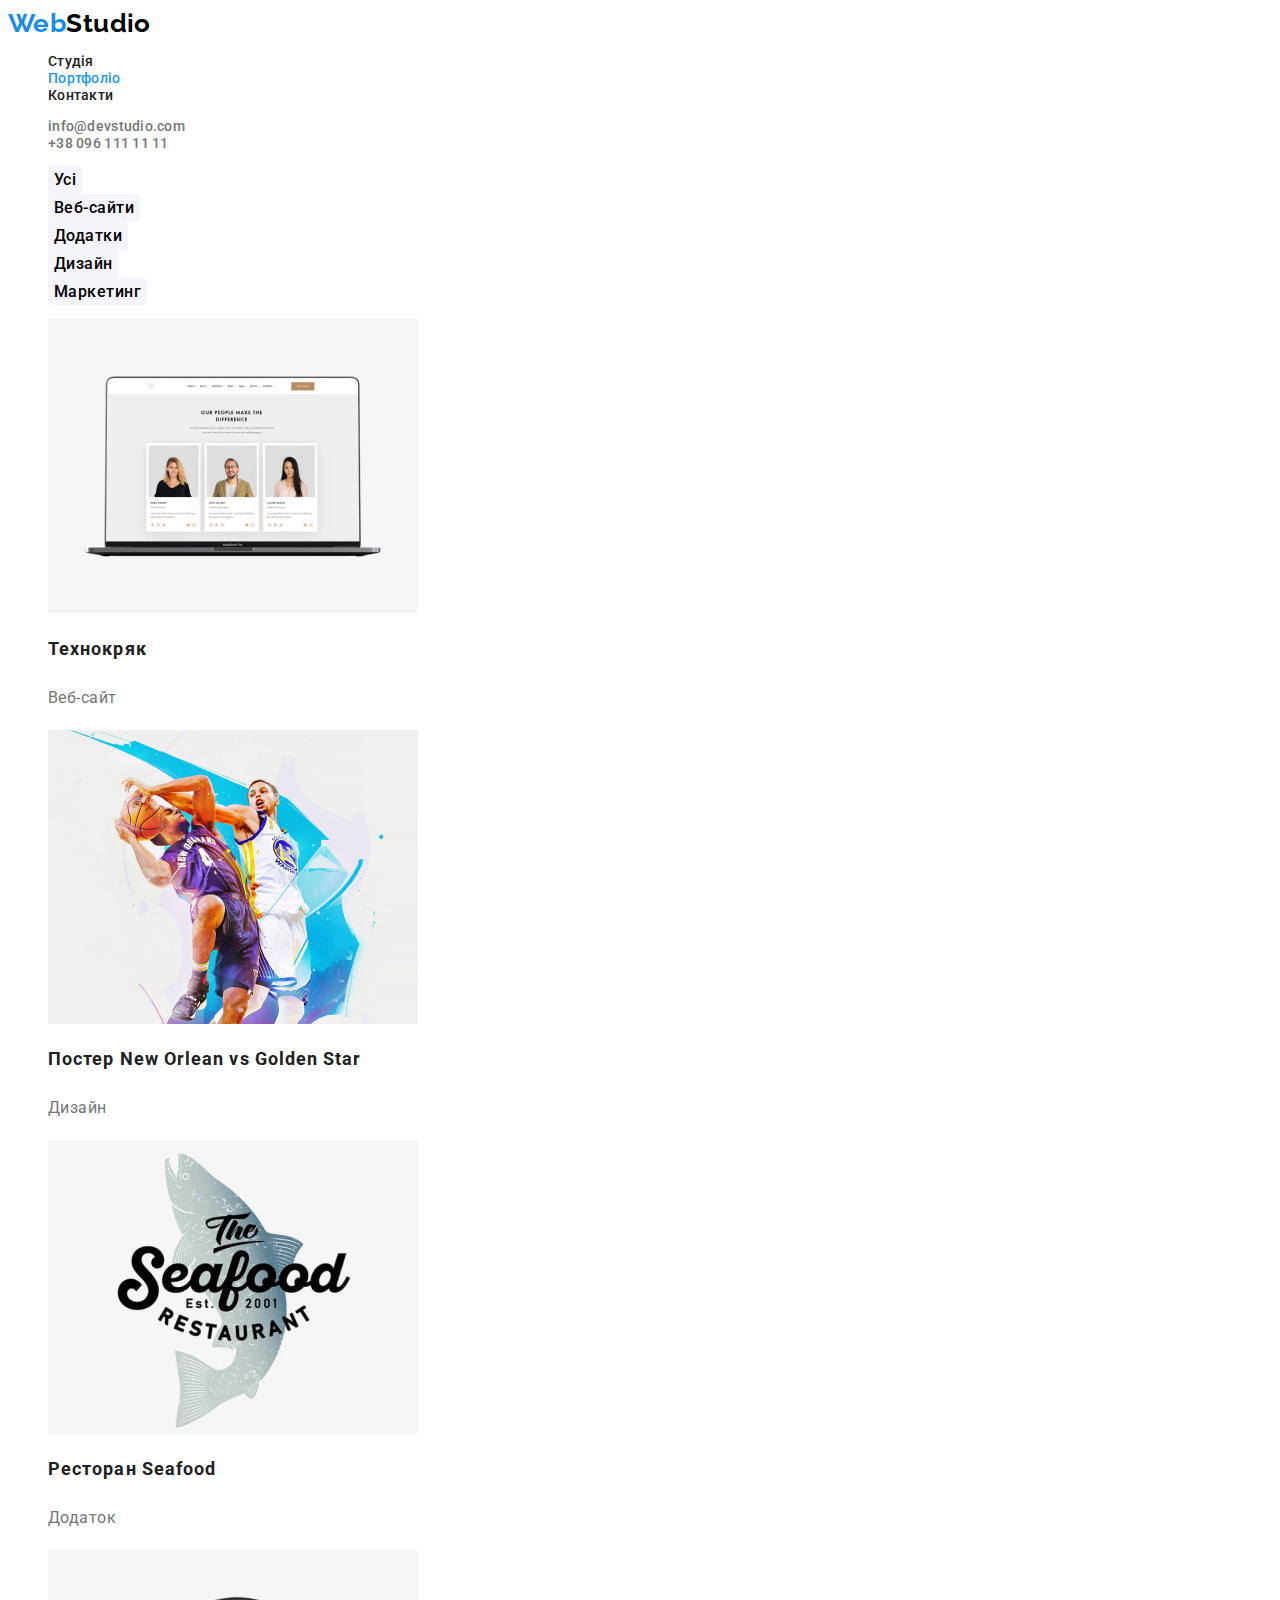
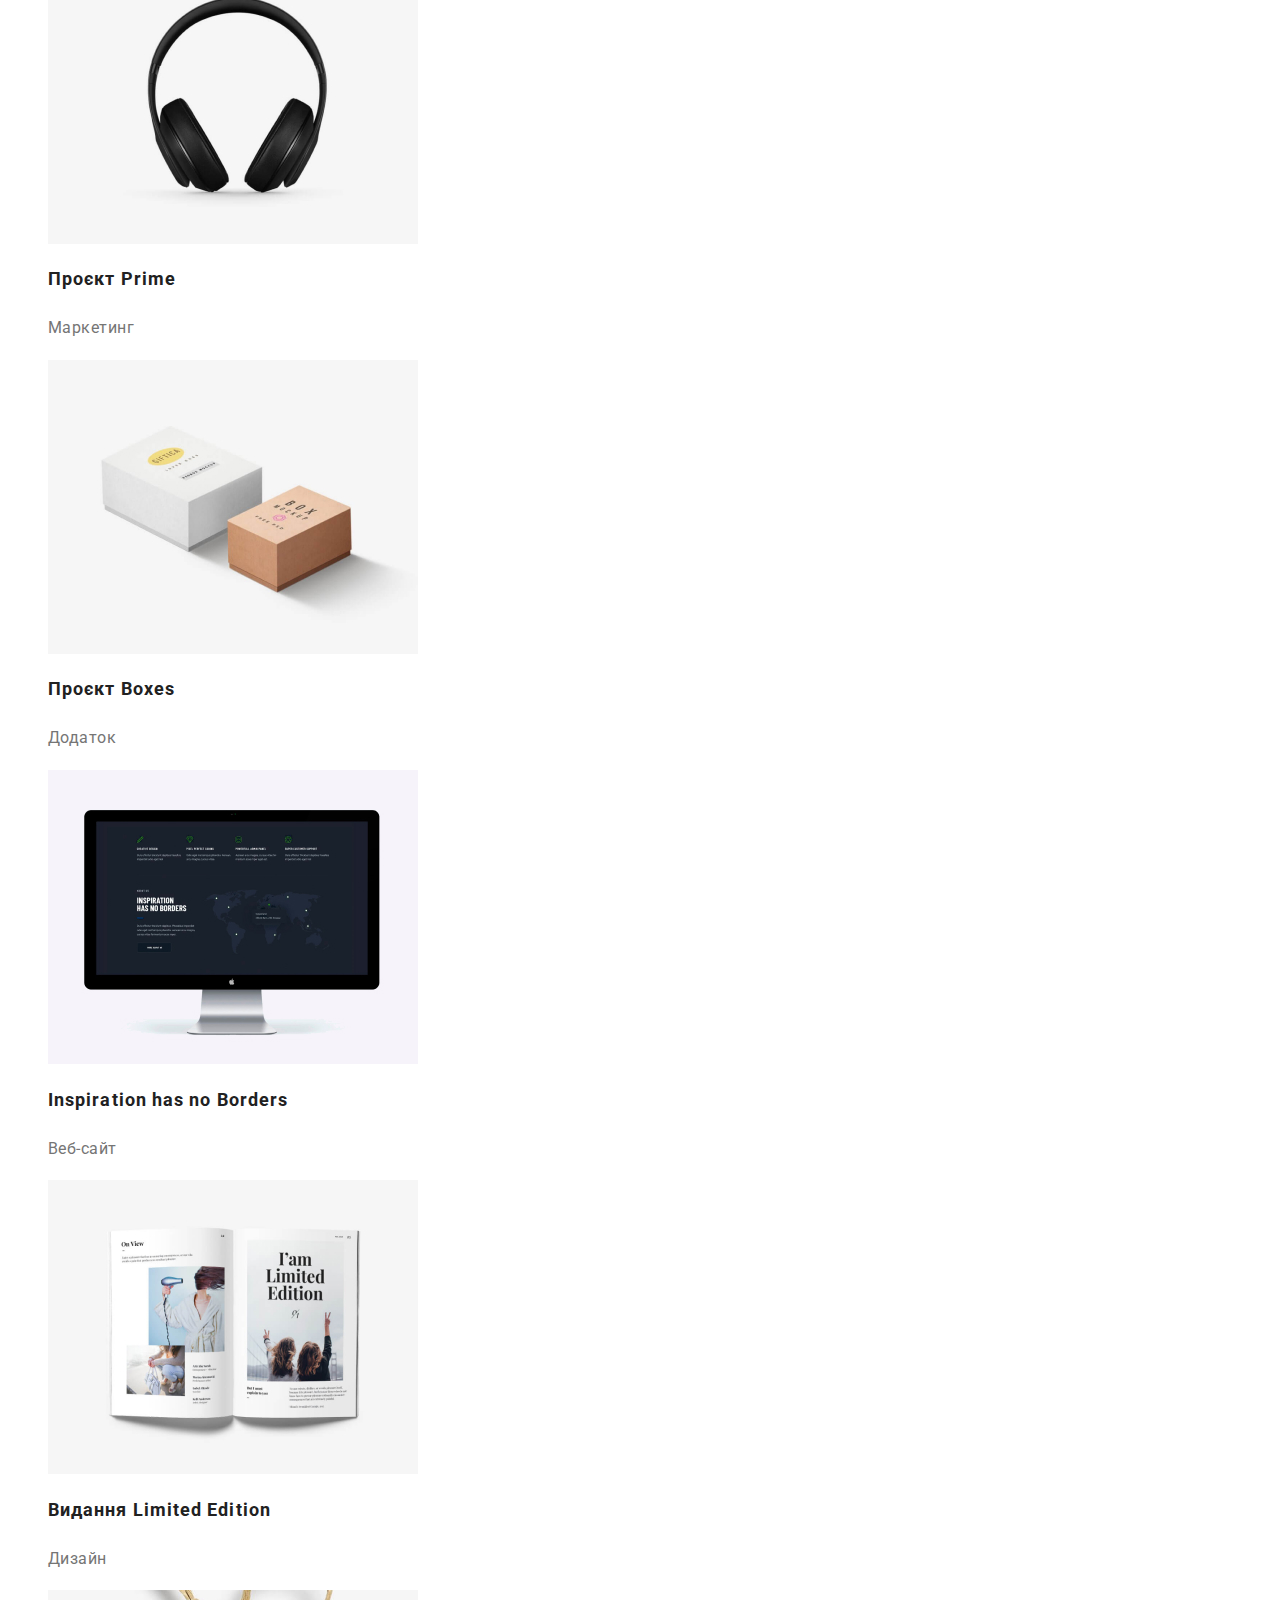
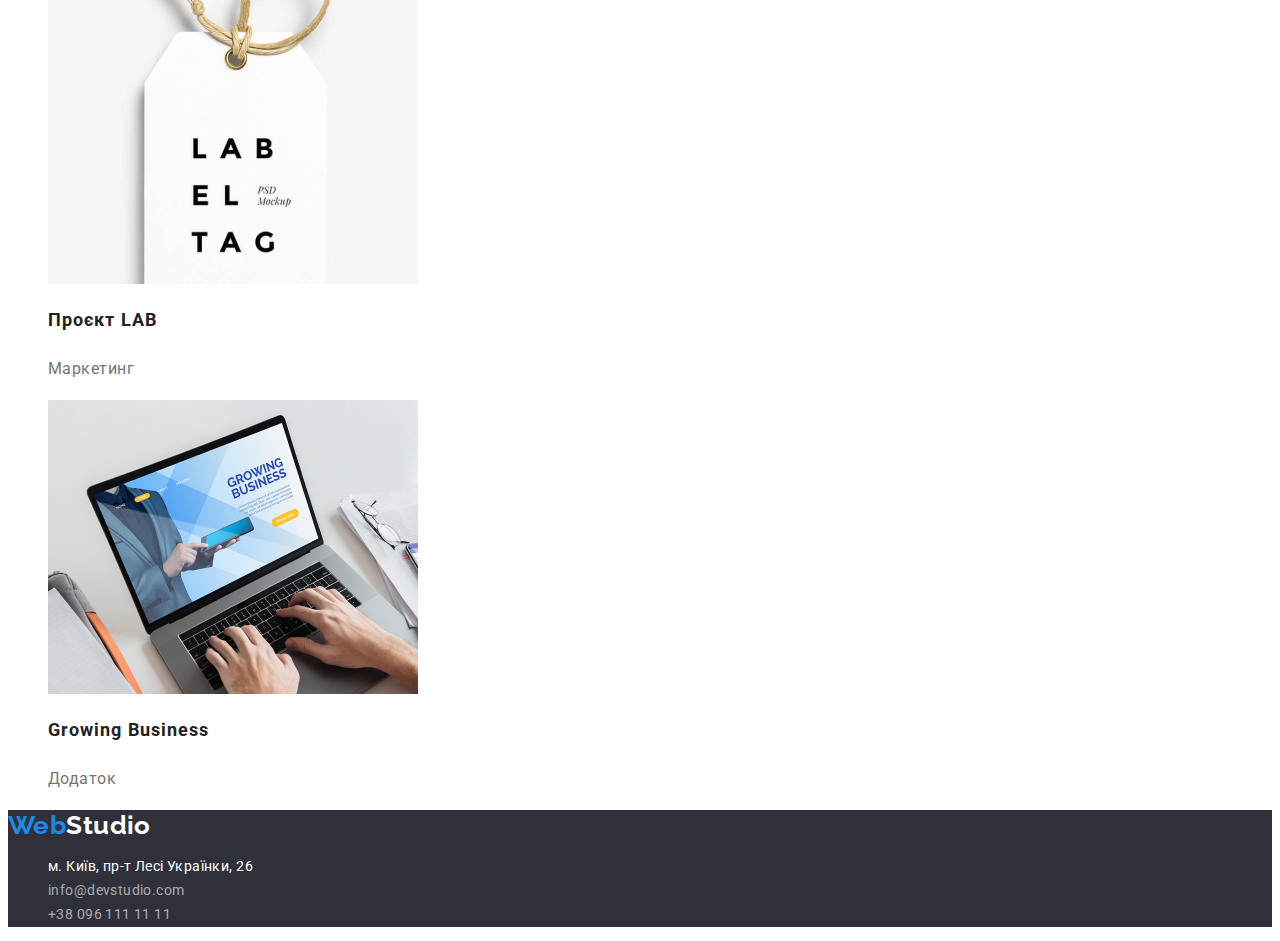
==== portfolio.html @ ec03cbc6 "start hw3" ====
<!DOCTYPE html>
<html lang="en">
<head>
    <meta charset="UTF-8">
    <meta http-equiv="X-UA-Compatible" content="IE=edge">
    <meta name="viewport" content="width=device-width, initial-scale=1.0">
    <title>Document</title>
<link rel="preconnect" href="https://fonts.googleapis.com">
<link rel="preconnect" href="https://fonts.gstatic.com" crossorigin>
<link href="https://fonts.googleapis.com/css2?family=Raleway:wght@700&family=Roboto:wght@400;500;700;900&display=swap"
    rel="stylesheet">
   <link rel="stylesheet" href="css/styles.css">
</head>
<body>
<header class="header">
    <a class="logo-web link" href="./index.html">Web<span class="logo-studio">Studio</span></a>
    <nav class="header-nav">
        <ul class="header-list list">
            <li class="header-list-item"><a href="./index.html" class="header-link link">Студія</a></li>
            <li class="header-list-item"><a href="./portfolio.html" class="header-link link nav-active">Портфоліо</a></li>
            <li class="header-list-item"><a href="#" class="header-link link">Контакти</a></li>
        </ul>
    </nav>
    <ul class="header-contacts-list list">
        <li class="contacts-list-item"><a href="mailto:info@devstudio.com"
                class="contacts-link link">info@devstudio.com</a></li>
        <li class="contacts-list-item"><a href="tel:+380961111111" class="contacts-link link">+38 096 111 11 11</a></li>
    </ul>
</header>
    <main>
<section>
    <h1 class="visually-hidden">Приклади робіт</h1>
                <ul class="catalog-list list">
                    <li class="catalog-list-item"><button type="button" class="catalog-list-btn">Усі</button></li>
                    <li class="catalog-list-item"><button type="button" class="catalog-list-btn">Веб-сайти</button></li>
                    <li class="catalog-list-item"><button type="button" class="catalog-list-btn">Додатки</button></li>
                    <li class="catalog-list-item"><button type="button" class="catalog-list-btn">Дизайн</button></li>
                    <li class="catalog-list-item"><button type="button" class="catalog-list-btn">Маркетинг</button></li>
                </ul>
    <ul class="project-list list link">
        <li class="project-list-item"><a class="link" href=""><img src="./image/team.jpg" alt="троє людей на моніторі дівчина-хлопець-дівчина" width="370">
        <h2 class="project-title">Технокряк</h3>
        <p class="project-after">Веб-сайт</p></a>  
        </li>
        <li class="project-list-item"><a class="link" href=""><img src="./image/basketbolls.jpg" alt="двоє хлопців з м'ячем" width="370">
            <h2 class="project-title">Постер New Orlean vs Golden Star</h3>
            <p class="project-after">Дизайн</p></a>
        </li>
        <li class="project-list-item"><a class="link" href=""><img src="./image/restoran.jpg" alt="логотип ресторану на фоні акула" width="370">
            <h2 class="project-title">Ресторан Seafood</h3>
            <p class="project-after">Додаток</p></a>
        </li>
        <li class="project-list-item"><a class="link" href=""><img src="./image/nayshniki.jpg" alt="чорні навушники" width="370">
            <h2 class="project-title">Проєкт Prime</h3>
            <p class="project-after">Маркетинг</p></a>
        </li>
        <li class="project-list-item"><a class="link" href=""><img src="./image/boxes.jpg" alt="дві коробки різного розміру та кольору" width="370">
            <h2 class="project-title">Проєкт Boxes</h3>
            <p class="project-after">Додаток</p></a>
        </li>
        <li class="project-list-item"><a class="link" href=""><img src="./image/inspiration.jpg" alt="монітор з чорним екраном" width="370">
            <h2 class="project-title">Inspiration has no Borders</h3>
            <p class="project-after">Веб-сайт</p></a>
        </li>
        <li class="project-list-item"><a class="link" href=""><img src="./image/limitedEdition.jpg" alt="розворот журналу,на зображені дівчина з феном" width="370">
            <h2 class="project-title" >Видання Limited Edition</h3>
            <p class="project-after">Дизайн</p></a>
        </li>
        <li class="project-list-item"><a class="link" href=""><img src="./image/lab.jpg" alt="бірка з написом Лаб" width="370">
            <h2 class="project-title" >Проєкт LAB</h3>
            <p class="project-after">Маркетинг</p></a>
        </li>
        <li class="project-list-item"><a class="link"href=""><img src="./image/growingbusiness.jpg" alt="ноутбук з зображенням людини  з телефоном" width="370">
            <h2 class="project-title">Growing Business</h3>
            <p class="project-after">Додаток</p></a>
        </li>
       
    </ul>
</section>
    </main>
    <footer class="footer">
        <a class="logo-web link" href="./index.html">Web<span class="logo-studio-white">Studio</span></a>
        <address class="footer-address-list">
            <ul class="footer-list list">
                <li class="footer-list-item list"><a href="https://goo.gl/maps/NXX6LeHb5ru4royF7" target="_blank"
                        rel="noopener noreferrer nofollow" class="footer-link link-address link">м. Київ, пр-т Лесі
                        Українки, 26</a></li>
                <li class="footer-list-item list"><a href="mailto:info@devstudio.com"
                        class="footer-link link">info@devstudio.com</a></li>
                <li class="footer-list-item list"><a href="tel:+380961111111" class="footer-link link">+38 096 111 11 11</a>
                </li>
            </ul>
        </address>
    </footer>
</body>
</html>
---- css/styles.css ----
:root {
    --primary-text-color: #212121;
    --secondary-text-color: #757575;
    --white-color: #FFFFFF;
    --black-color: #000000;
    --background-our-team: #F5F4FA;
    --background-hero-footer: #2F303A;
    --accent-color: #2196F3;
    --hero-button-hover: #188CE8;
}
.list {
    list-style: none;}

.link {
    text-decoration: none;
}

.visually-hidden {
    position: absolute;
    white-space: nowrap;
    width: 1px;
    height: 1px;
    overflow: hidden;
    border: 0;
    padding: 0;
    clip: rect(0 0 0 0);
    clip-path: inset(50%);
    margin: -1px;
}

body {
    font-family: 'Roboto';
    color: var(--primary-text-color);
    background-color: var(--white-color);
    font-size: 14px;
    letter-spacing: 0.03em;
}

.logo-web {
    font-family: 'Raleway', 'sans-serif';
    font-weight: 700;
    font-size: 26px;
    line-height: 1.2;
    color: var(--hero-button-hover);
}

.logo-studio {
    color: #000000;
}

.header-link {
    font-weight: 500;
    line-height: 1.14;
    letter-spacing: 0.02em;
    color: #212121;
}
.nav-active {
    color: #2196F3;
}
.header-link:hover,
.header-link:focus {
    color: #2196F3;
}

.contacts-link {
    font-weight: 500;
    line-height: 1.14;
    letter-spacing: 0.02em;
    color: #757575;
}


.contacts-link:hover,
.contacts-link:focus {
    color: #2196F3;
}

.hero {
    background-color: #2F303A;
}
.hero-title {
    font-weight: 900;
    font-size: 44px;
    line-height: 1.36;
    text-align: center;
    letter-spacing: 0.06em;
    text-transform: uppercase;
    color: #FFFFFF;
}

.hero-btn {
        font-family: 'Roboto';
        font-style: normal;
        font-weight: 700;
        font-size: 16px;
        line-height: 1.88;
        display: flex;
        align-items: center;
        text-align: center;
        letter-spacing: 0.06em;
        color: #FFFFFF;
        background: #2196F3;
        border: none;
        cursor: pointer;
}

.hero-item {
        font-weight: 700;
        font-size: 14px;
        line-height: 1.14;
        letter-spacing: 0.03em;
        text-transform: uppercase;
        color: #212121;
}

.hero-page {
    font-size: 14px;
    line-height: 1.71;
    color: #757575;
}
/*----------project-------  */

.project {
    
}

.projects {
    font-weight: 700;
    font-size: 36px;
    line-height: 1.17;
    letter-spacing: 0.03em;
    color: #212121;}

.project-icon {}

/*------------team----------- */
.team {
    background: #F5F4FA
}

.team-title {
    font-weight: 700;
        font-size: 36px;
        line-height: 1.17;
        text-align: center;
        letter-spacing: 0.03em;
        color: #212121;
}

.team-list {
    background: #FFFFFF;
}

.team-item {
    font-weight: 500;
        font-size: 16px;
        line-height: 1.19;
        text-align: center;
        letter-spacing: 0.03em;
        color: #212121;
}

.team-page {font-weight: 400;
    font-size: 16px;
    line-height: 1.19;
    text-align: center;
    letter-spacing: 0.03em;
    color: #757575;}
    /* ------------footer--------- */

 .footer {
    background-color: #2F303A;
}
      
 .footer-address {}
      
.footer-list {}
      
.footer-list-item {}
    
.footer-link {
     font-weight: 400;
     line-height: 1.71;
     color: rgba(255, 255, 255, 0.6);
     font-style: normal;
 }
 .footer-link:hover,
 .footer-link:focus {
      color: #2196F3;
}
    
.link-address {
        color: #FFFFFF;
        font-style: normal;
}
    
.logo-studio-white {
          color: #FFFFFF;
        }
.catalog-list-item {}


.catalog-list-btn{
    font-family:inherit;
    font-weight: 500;
    font-size: 16px;
    line-height: 1.62;
    letter-spacing: 0.03em;
    text-align: center;
    background-color: #F5F4FA;
    border-radius: 4px;
    border: none;
    cursor: pointer;
}


.catalog-list-btn:hover,
.catalog-list-btn:focus{
    color: #FFFFFF;
    background: #2196F3;
    box-shadow: 0px 3px 1px rgba(0, 0, 0, 0.1),
        0px 1px 2px rgba(0, 0, 0, 0.08),
        0px 2px 2px rgba(0, 0, 0, 0.12);
    }

    .project-title{
        font-weight: 700;
            font-size: 18px;
            line-height: 2.00;
            letter-spacing: 0.06em;
            color: #212121;
    }
    .project-after{
            font-size: 16px;
            line-height: 1.88;
            letter-spacing: 0.03em;
            color: #757575;
    }
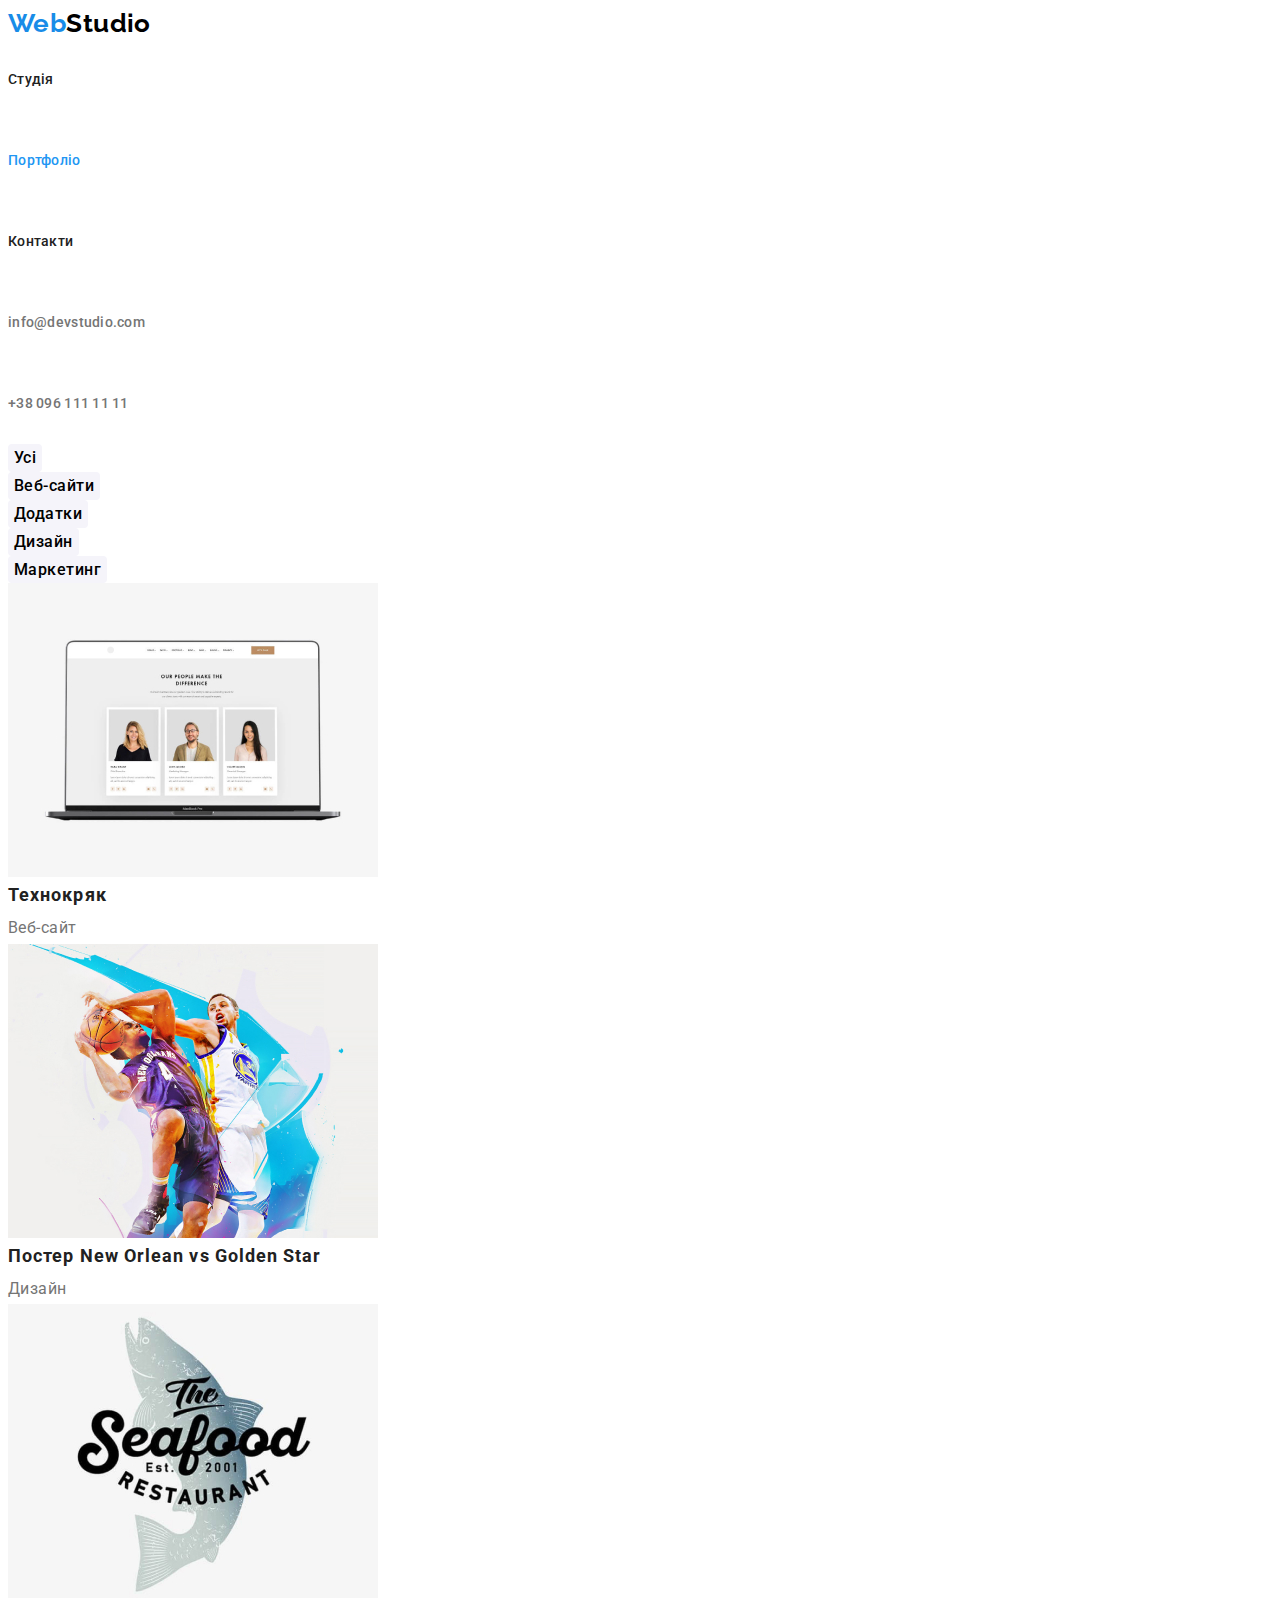
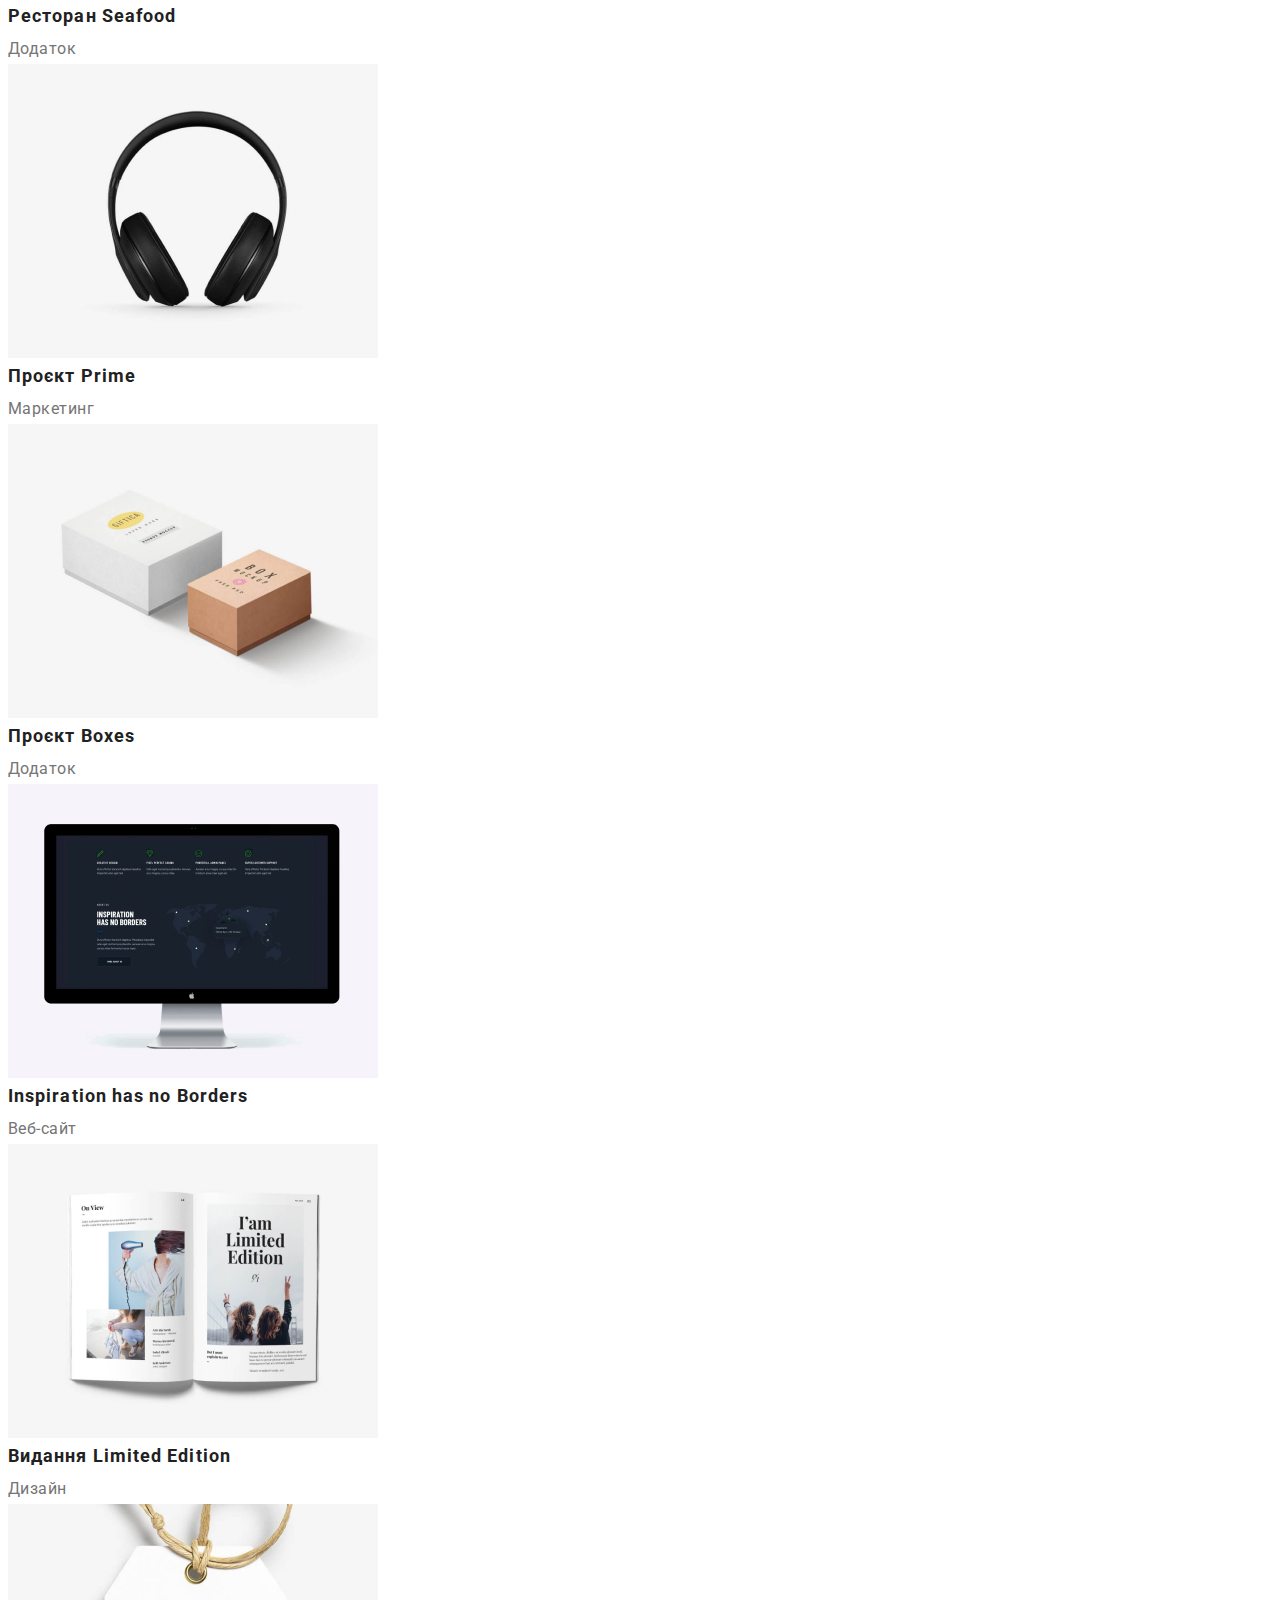
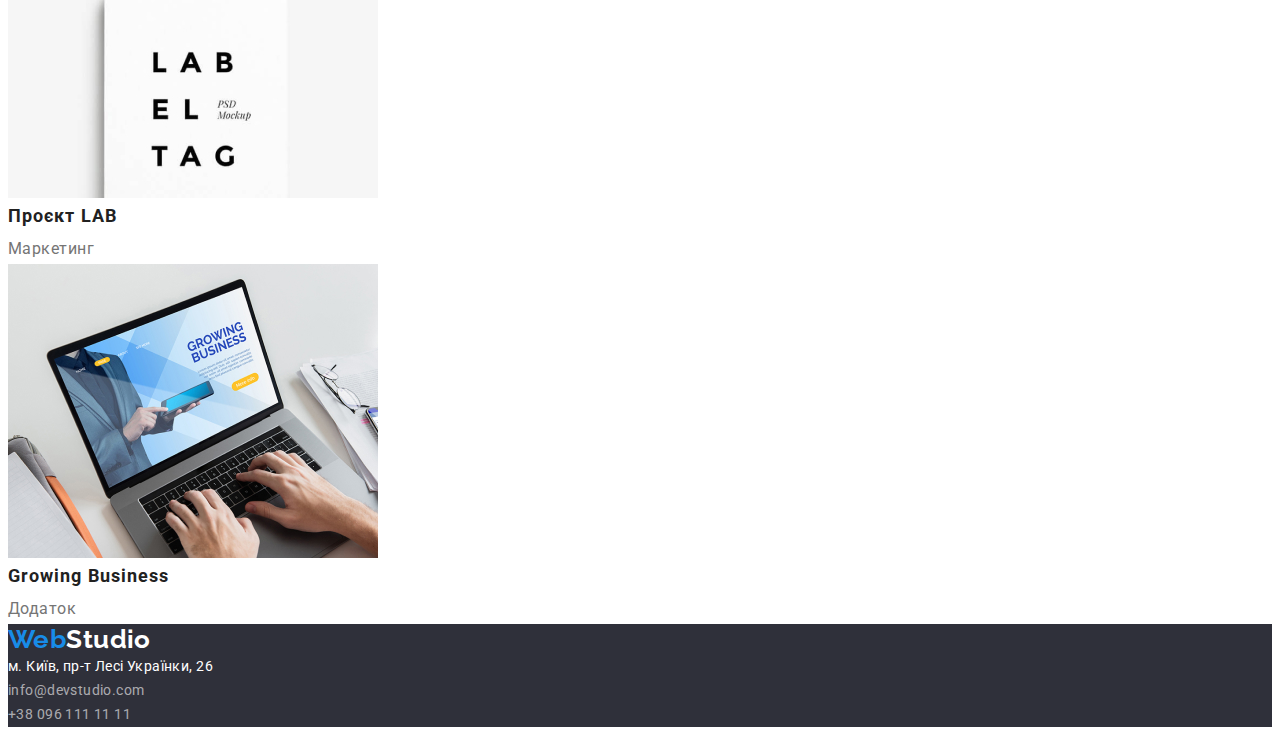
==== commit 02fb1c21: "перша частина" ====
--- a/portfolio.html
+++ b/portfolio.html
@@ -9,6 +9,9 @@
 <link rel="preconnect" href="https://fonts.gstatic.com" crossorigin>
 <link href="https://fonts.googleapis.com/css2?family=Raleway:wght@700&family=Roboto:wght@400;500;700;900&display=swap"
     rel="stylesheet">
+    <link rel="stylesheet" href="https://cdnjs.cloudflare.com/ajax/libs/modern-normalize/1.1.0/modern-normalize.min.css"
+        integrity="sha512-wpPYUAdjBVSE4KJnH1VR1HeZfpl1ub8YT/NKx4PuQ5NmX2tKuGu6U/JRp5y+Y8XG2tV+wKQpNHVUX03MfMFn9Q=="
+        crossorigin="anonymous" referrerpolicy="no-referrer" />
    <link rel="stylesheet" href="css/styles.css">
 </head>
 <body>
--- a/css/styles.css
+++ b/css/styles.css
@@ -13,6 +13,40 @@
 
 .link {
     text-decoration: none;
+}
+p,
+h1,
+h2,
+h3,
+h4,
+h5,
+h6 {
+    margin: 0;
+}
+
+ul,
+ol {
+    margin: 0;
+    padding-left: 0;
+}
+
+button {
+    cursor: pointer;
+}
+
+address {
+    font-style: normal;
+}
+img {
+    display: block;
+}
+
+.container {
+    width: 1200px;
+    padding-left: 15px;
+    padding-right: 15px;
+    margin: 0 auto;
+    outline: 2px solid red;
 }
 
 .visually-hidden {
@@ -42,6 +76,14 @@
     font-size: 26px;
     line-height: 1.2;
     color: var(--hero-button-hover);
+    display: inline-block;
+        margin-right: 93px;
+}
+
+.hero {
+    background-color: #2f303a;
+    padding-top: 200px;
+    padding-bottom: 200px;
 }
 
 .logo-studio {
@@ -54,6 +96,17 @@
     letter-spacing: 0.02em;
     color: #212121;
 }
+.header-list-item {
+    padding-top: 32px;
+    padding-bottom: 32px;
+    margin-right: 50px;
+}
+.contacts-list-item{
+    padding-top: 32px;
+    padding-bottom: 32px;
+    margin-right: 50px;
+}
+
 .nav-active {
     color: #2196F3;
 }
@@ -86,6 +139,9 @@
     letter-spacing: 0.06em;
     text-transform: uppercase;
     color: #FFFFFF;
+    max-width: 696px;
+    margin-left: auto;
+    margin-right: auto;
 }
 
 .hero-btn {
@@ -102,6 +158,12 @@
         background: #2196F3;
         border: none;
         cursor: pointer;
+        border-radius: 6px;
+        display: block;
+        text-align: center;
+        padding: 10px 32px;
+        margin-left: auto;
+        margin-right: auto;
 }
 
 .hero-item {
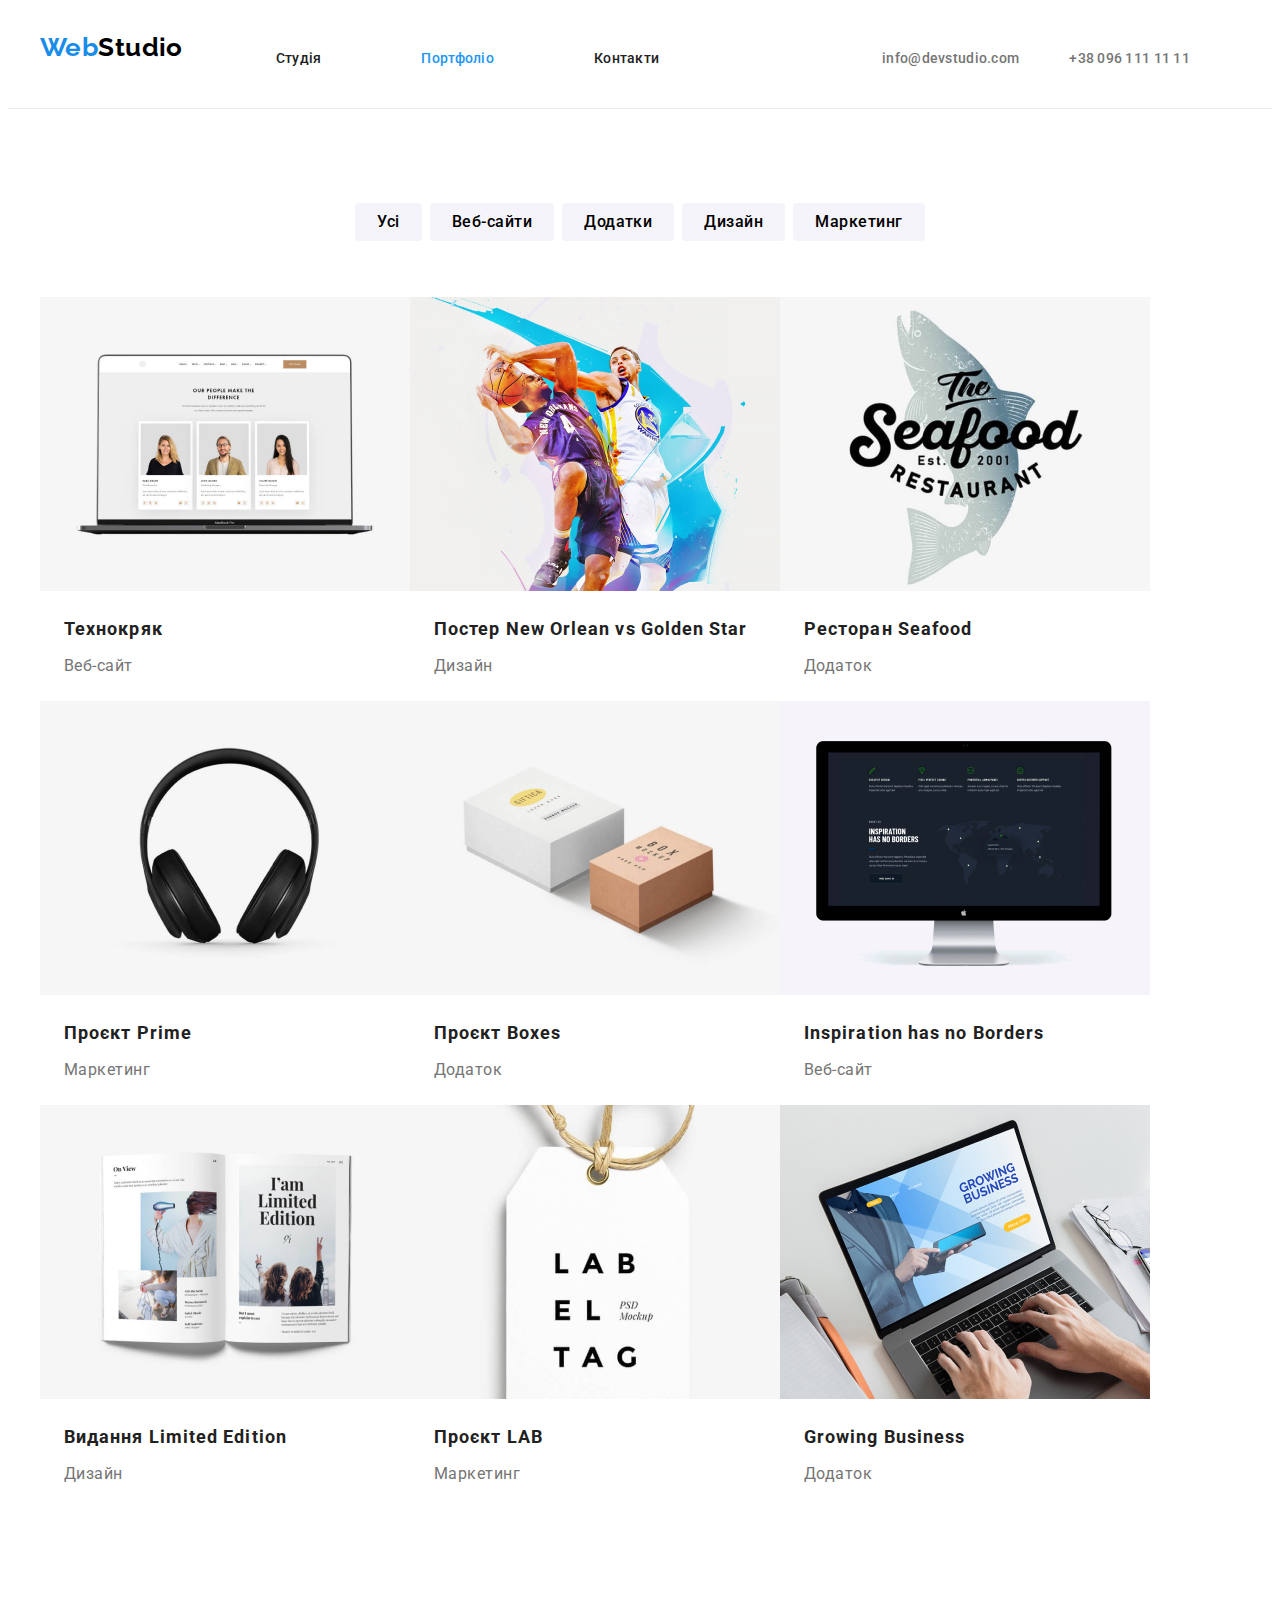
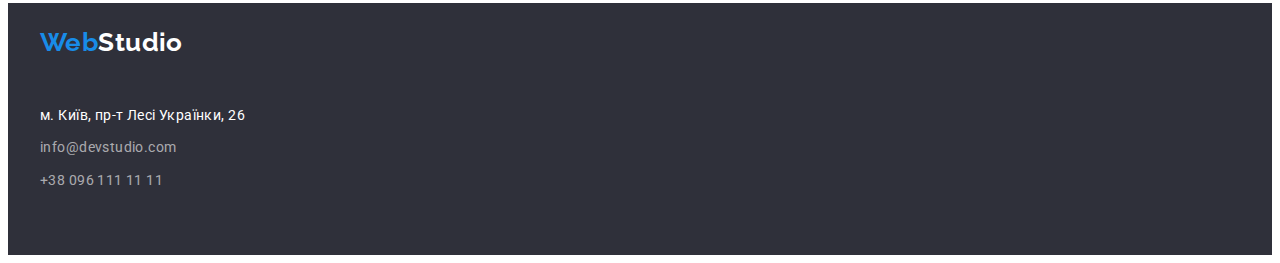
==== commit 0b51f4fc: "закінчення дз" ====
--- a/portfolio.html
+++ b/portfolio.html
@@ -16,84 +16,111 @@
 </head>
 <body>
 <header class="header">
-    <a class="logo-web link" href="./index.html">Web<span class="logo-studio">Studio</span></a>
-    <nav class="header-nav">
-        <ul class="header-list list">
-            <li class="header-list-item"><a href="./index.html" class="header-link link">Студія</a></li>
-            <li class="header-list-item"><a href="./portfolio.html" class="header-link link nav-active">Портфоліо</a></li>
-            <li class="header-list-item"><a href="#" class="header-link link">Контакти</a></li>
-        </ul>
-    </nav>
-    <ul class="header-contacts-list list">
-        <li class="contacts-list-item"><a href="mailto:info@devstudio.com"
-                class="contacts-link link">info@devstudio.com</a></li>
-        <li class="contacts-list-item"><a href="tel:+380961111111" class="contacts-link link">+38 096 111 11 11</a></li>
-    </ul>
+    <div class="container header-container">
+        <nav class="header-nav">
+            <a class="logo-web link" href="./index.html">Web<span class="logo-studio">Studio</span></a>
+            <ul class="header-list list">
+                <li class="header-list-item"><a href="./index.html" class="header-link link">Студія</a></li>
+                <li class="header-list-item"><a href="./portfolio.html" class="header-link  nav-active link">Портфоліо</a></li>
+                <li class="header-list-item"><a href="#" class="header-link link">Контакти</a></li>
+            </ul>
+        </nav>
+        <div class="header-connect">
+            <ul class="header-contacts-list list">
+                <li class="contacts-list-item"><a href="mailto:info@devstudio.com"
+                        class="contacts-link link">info@devstudio.com</a>
+                </li>
+                <li class="contacts-list-item"><a href="tel:+380961111111" class="contacts-link link">+38 096 111 11
+                        11</a></li>
+            </ul>
+        </div>
+    </div>
 </header>
     <main>
-<section>
-    <h1 class="visually-hidden">Приклади робіт</h1>
-                <ul class="catalog-list list">
-                    <li class="catalog-list-item"><button type="button" class="catalog-list-btn">Усі</button></li>
-                    <li class="catalog-list-item"><button type="button" class="catalog-list-btn">Веб-сайти</button></li>
-                    <li class="catalog-list-item"><button type="button" class="catalog-list-btn">Додатки</button></li>
-                    <li class="catalog-list-item"><button type="button" class="catalog-list-btn">Дизайн</button></li>
-                    <li class="catalog-list-item"><button type="button" class="catalog-list-btn">Маркетинг</button></li>
-                </ul>
-    <ul class="project-list list link">
-        <li class="project-list-item"><a class="link" href=""><img src="./image/team.jpg" alt="троє людей на моніторі дівчина-хлопець-дівчина" width="370">
-        <h2 class="project-title">Технокряк</h3>
-        <p class="project-after">Веб-сайт</p></a>  
-        </li>
-        <li class="project-list-item"><a class="link" href=""><img src="./image/basketbolls.jpg" alt="двоє хлопців з м'ячем" width="370">
-            <h2 class="project-title">Постер New Orlean vs Golden Star</h3>
-            <p class="project-after">Дизайн</p></a>
-        </li>
-        <li class="project-list-item"><a class="link" href=""><img src="./image/restoran.jpg" alt="логотип ресторану на фоні акула" width="370">
-            <h2 class="project-title">Ресторан Seafood</h3>
-            <p class="project-after">Додаток</p></a>
-        </li>
-        <li class="project-list-item"><a class="link" href=""><img src="./image/nayshniki.jpg" alt="чорні навушники" width="370">
-            <h2 class="project-title">Проєкт Prime</h3>
-            <p class="project-after">Маркетинг</p></a>
-        </li>
-        <li class="project-list-item"><a class="link" href=""><img src="./image/boxes.jpg" alt="дві коробки різного розміру та кольору" width="370">
-            <h2 class="project-title">Проєкт Boxes</h3>
-            <p class="project-after">Додаток</p></a>
-        </li>
-        <li class="project-list-item"><a class="link" href=""><img src="./image/inspiration.jpg" alt="монітор з чорним екраном" width="370">
-            <h2 class="project-title">Inspiration has no Borders</h3>
-            <p class="project-after">Веб-сайт</p></a>
-        </li>
-        <li class="project-list-item"><a class="link" href=""><img src="./image/limitedEdition.jpg" alt="розворот журналу,на зображені дівчина з феном" width="370">
-            <h2 class="project-title" >Видання Limited Edition</h3>
-            <p class="project-after">Дизайн</p></a>
-        </li>
-        <li class="project-list-item"><a class="link" href=""><img src="./image/lab.jpg" alt="бірка з написом Лаб" width="370">
-            <h2 class="project-title" >Проєкт LAB</h3>
-            <p class="project-after">Маркетинг</p></a>
-        </li>
-        <li class="project-list-item"><a class="link"href=""><img src="./image/growingbusiness.jpg" alt="ноутбук з зображенням людини  з телефоном" width="370">
-            <h2 class="project-title">Growing Business</h3>
-            <p class="project-after">Додаток</p></a>
-        </li>
-       
-    </ul>
+<section class="section">
+    <div class="container"><h1 class="visually-hidden">Приклади робіт</h1>
+    <ul class="catalog-list list">
+        <li class="catalog-list-item"><button type="button" class="catalog-list-btn">Усі</button></li>
+        <li class="catalog-list-item"><button type="button" class="catalog-list-btn">Веб-сайти</button></li>
+        <li class="catalog-list-item"><button type="button" class="catalog-list-btn">Додатки</button></li>
+        <li class="catalog-list-item"><button type="button" class="catalog-list-btn">Дизайн</button></li>
+        <li class="catalog-list-item"><button type="button" class="catalog-list-btn">Маркетинг</button></li>
+    </ul></div>
+     <div class="container">
+          <ul class="project-list list link">
+            <li class="project-list-item"><a class="link" href=""><img src="./image/team.jpg" alt="троє людей на моніторі дівчина-хлопець-дівчина" width="370">
+            <div class="project-type">
+                <h2 class="project-title">Технокряк</h3>
+                <p class="project-after">Веб-сайт</p></a>  
+            </div>
+            </li>
+            <li class="project-list-item"><a class="link" href=""><img src="./image/basketbolls.jpg" alt="двоє хлопців з м'ячем" width="370">
+                <div class="project-type">
+                    <h2 class="project-title">Постер New Orlean vs Golden Star</h3>
+                    <p class="project-after">Дизайн</p></a>
+                </div>
+            </li>
+            <li class="project-list-item"><a class="link" href=""><img src="./image/restoran.jpg" alt="логотип ресторану на фоні акула" width="370">
+               <div class="project-type">
+                    <h2 class="project-title">Ресторан Seafood</h3>
+                    <p class="project-after">Додаток</p></a>
+               </div>
+            </li>
+            <li class="project-list-item"><a class="link" href=""><img src="./image/nayshniki.jpg" alt="чорні навушники" width="370">
+                <div class="project-type">
+                    <h2 class="project-title">Проєкт Prime</h3>
+                    <p class="project-after">Маркетинг</p></a>
+                </div>
+            </li>
+            <li class="project-list-item"><a class="link" href=""><img src="./image/boxes.jpg" alt="дві коробки різного розміру та кольору" width="370">
+                <div class="project-type">
+                    <h2 class="project-title">Проєкт Boxes</h3>
+                    <p class="project-after">Додаток</p></a>
+                </div>
+            </li>
+            <li class="project-list-item"><a class="link" href=""><img src="./image/inspiration.jpg" alt="монітор з чорним екраном" width="370">
+                <div class="project-type">
+                    <h2 class="project-title">Inspiration has no Borders</h3>
+                    <p class="project-after">Веб-сайт</p></a>
+                </div>
+            </li>
+            <li class="project-list-item"><a class="link" href=""><img src="./image/limitedEdition.jpg" alt="розворот журналу,на зображені дівчина з феном" width="370">
+               <div class="project-type">
+                    <h2 class="project-title" >Видання Limited Edition</h3>
+                    <p class="project-after">Дизайн</p></a>
+               </div>
+            </li>
+            <li class="project-list-item"><a class="link" href=""><img src="./image/lab.jpg" alt="бірка з написом Лаб" width="370">
+               <div class="project-type">
+                    <h2 class="project-title" >Проєкт LAB</h3>
+                    <p class="project-after">Маркетинг</p></a>
+               </div>
+            </li>
+            <li class="project-list-item"><a class="link"href=""><img src="./image/growingbusiness.jpg" alt="ноутбук з зображенням людини  з телефоном" width="370">
+                <div class="project-type">
+                    <h2 class="project-title">Growing Business</h3>
+                    <p class="project-after">Додаток</p></a>
+                </div>
+            </li>
+        </ul>
+     </div>
 </section>
     </main>
     <footer class="footer">
-        <a class="logo-web link" href="./index.html">Web<span class="logo-studio-white">Studio</span></a>
-        <address class="footer-address-list">
-            <ul class="footer-list list">
-                <li class="footer-list-item list"><a href="https://goo.gl/maps/NXX6LeHb5ru4royF7" target="_blank"
-                        rel="noopener noreferrer nofollow" class="footer-link link-address link">м. Київ, пр-т Лесі
-                        Українки, 26</a></li>
-                <li class="footer-list-item list"><a href="mailto:info@devstudio.com"
-                        class="footer-link link">info@devstudio.com</a></li>
-                <li class="footer-list-item list"><a href="tel:+380961111111" class="footer-link link">+38 096 111 11 11</a>
-                </li>
-            </ul>
-        </address>
+        <div class="container"><a class="logo-web link" href="./index.html">Web<span
+                    class="logo-studio-white">Studio</span></a>
+            <address class="footer-address-list">
+                <ul class="footer-list list">
+                    <li class="footer-list-item list"><a href="https://goo.gl/maps/NXX6LeHb5ru4royF7" target="_blank"
+                            rel="noopener noreferrer nofollow" class="footer-link link-address link">м. Київ, пр-т Лесі
+                            Українки, 26</a></li>
+                    <li class="footer-list-item list"><a href="mailto:info@devstudio.com"
+                            class="footer-link link">info@devstudio.com</a></li>
+                    <li class="footer-list-item list"><a href="tel:+380961111111" class="footer-link link">+38 096 111 11
+                            11</a></li>
+                </ul>
+            </address>
+        </div>
     </footer>
 </body>
 </html>--- a/css/styles.css
+++ b/css/styles.css
@@ -46,7 +46,10 @@
     padding-left: 15px;
     padding-right: 15px;
     margin: 0 auto;
-    outline: 2px solid red;
+}
+.section {
+    padding-top: 94px;
+    padding-bottom: 94px;
 }
 
 .visually-hidden {
@@ -77,7 +80,31 @@
     line-height: 1.2;
     color: var(--hero-button-hover);
     display: inline-block;
-        margin-right: 93px;
+    text-decoration: none;
+    margin-right: 93px;
+    padding-top: 24px;
+    padding-bottom: 25px;
+}
+header {
+    border-bottom: solid 1px #ececec;
+}
+
+.header-list{
+    display: flex;
+    gap: 50px;
+}
+.header-contacts-list{
+    display: flex;}
+
+.header-container {
+    display: flex;
+    align-items: center;
+    justify-content: space-between;
+}
+
+.header-nav{display: flex;
+    align-items: center;
+    justify-content: space-between;
 }
 
 .hero {
@@ -106,7 +133,13 @@
     padding-bottom: 32px;
     margin-right: 50px;
 }
-
+.hero-title{
+    margin-bottom: 40px;
+}
+.hero-sec{
+    display: flex;
+    gap: 30px;
+}
 .nav-active {
     color: #2196F3;
 }
@@ -130,6 +163,10 @@
 
 .hero {
     background-color: #2F303A;
+}
+.hero-adv{
+    padding-top: 94px;
+    padding-bottom: 94px;
 }
 .hero-title {
     font-weight: 900;
@@ -173,6 +210,7 @@
         letter-spacing: 0.03em;
         text-transform: uppercase;
         color: #212121;
+        margin-bottom: 10px;
 }
 
 .hero-page {
@@ -182,8 +220,11 @@
 }
 /*----------project-------  */
 
-.project {
+.project {}
     
+.project-sec {
+    display: flex;
+    gap: 30px;
 }
 
 .projects {
@@ -191,7 +232,12 @@
     font-size: 36px;
     line-height: 1.17;
     letter-spacing: 0.03em;
-    color: #212121;}
+    color: #212121;
+    text-align: center;
+    margin-top: 0px;
+    margin-bottom: 50px;
+
+    }
 
 .project-icon {}
 
@@ -207,8 +253,13 @@
         text-align: center;
         letter-spacing: 0.03em;
         color: #212121;
-}
-
+        text-align: center;
+        margin-top: 0px;
+        margin-bottom: 50px;
+}
+.team-sec{
+    display: flex;
+    gap: 30px;}
 .team-list {
     background: #FFFFFF;
 }
@@ -220,6 +271,13 @@
         text-align: center;
         letter-spacing: 0.03em;
         color: #212121;
+        margin-bottom: 10px;
+}
+.card-disc{
+    padding-top: 30px;
+    padding-bottom: 30px;
+    box-shadow: 0px 1px 3px rgba(0, 0, 0, 0.12), 0px 1px 1px rgba(0, 0, 0, 0.14), 0px 2px 1px rgba(0, 0, 0, 0.2);
+        border-radius: 0px 0px 4px 4px;
 }
 
 .team-page {font-weight: 400;
@@ -232,14 +290,22 @@
 
  .footer {
     background-color: #2F303A;
+    height: 252px
 }
       
  .footer-address {}
       
 .footer-list {}
       
-.footer-list-item {}
-    
+.footer-list-item {
+    margin-bottom: 9px;
+}
+.footer-list-item: last-child {
+    margin-bottom: 0px;
+}
+ .logo-web{
+    margin-bottom: 20px;
+ }
 .footer-link {
      font-weight: 400;
      line-height: 1.71;
@@ -259,9 +325,20 @@
 .logo-studio-white {
           color: #FFFFFF;
         }
-.catalog-list-item {}
-
-
+.catalog-list-item {
+    align-items: center;
+}
+
+.catalog-list{
+    display: flex;
+    gap: 8px;
+    align-items: center;
+    margin-bottom: 56px;
+        justify-content: center;
+        margin-left: auto;
+        margin-right: auto;
+
+}
 .catalog-list-btn{
     font-family:inherit;
     font-weight: 500;
@@ -273,9 +350,8 @@
     border-radius: 4px;
     border: none;
     cursor: pointer;
-}
-
-
+    padding: 6px 22px;
+}
 .catalog-list-btn:hover,
 .catalog-list-btn:focus{
     color: #FFFFFF;
@@ -284,6 +360,14 @@
         0px 1px 2px rgba(0, 0, 0, 0.08),
         0px 2px 2px rgba(0, 0, 0, 0.12);
     }
+.project-list{
+    display: flex;
+    flex-wrap: wrap;
+}
+.project-list-item {
+    width: calc((100%-60px)/3)
+}
+
 
     .project-title{
         font-weight: 700;
@@ -291,10 +375,18 @@
             line-height: 2.00;
             letter-spacing: 0.06em;
             color: #212121;
+            margin-bottom: 4px;
     }
     .project-after{
             font-size: 16px;
             line-height: 1.88;
             letter-spacing: 0.03em;
             color: #757575;
-    }+    }
+   .project-type{
+    padding-top: 20px;
+        padding-bottom: 20px;
+        padding-left: 24px;
+        padding-right: 24px;
+
+   }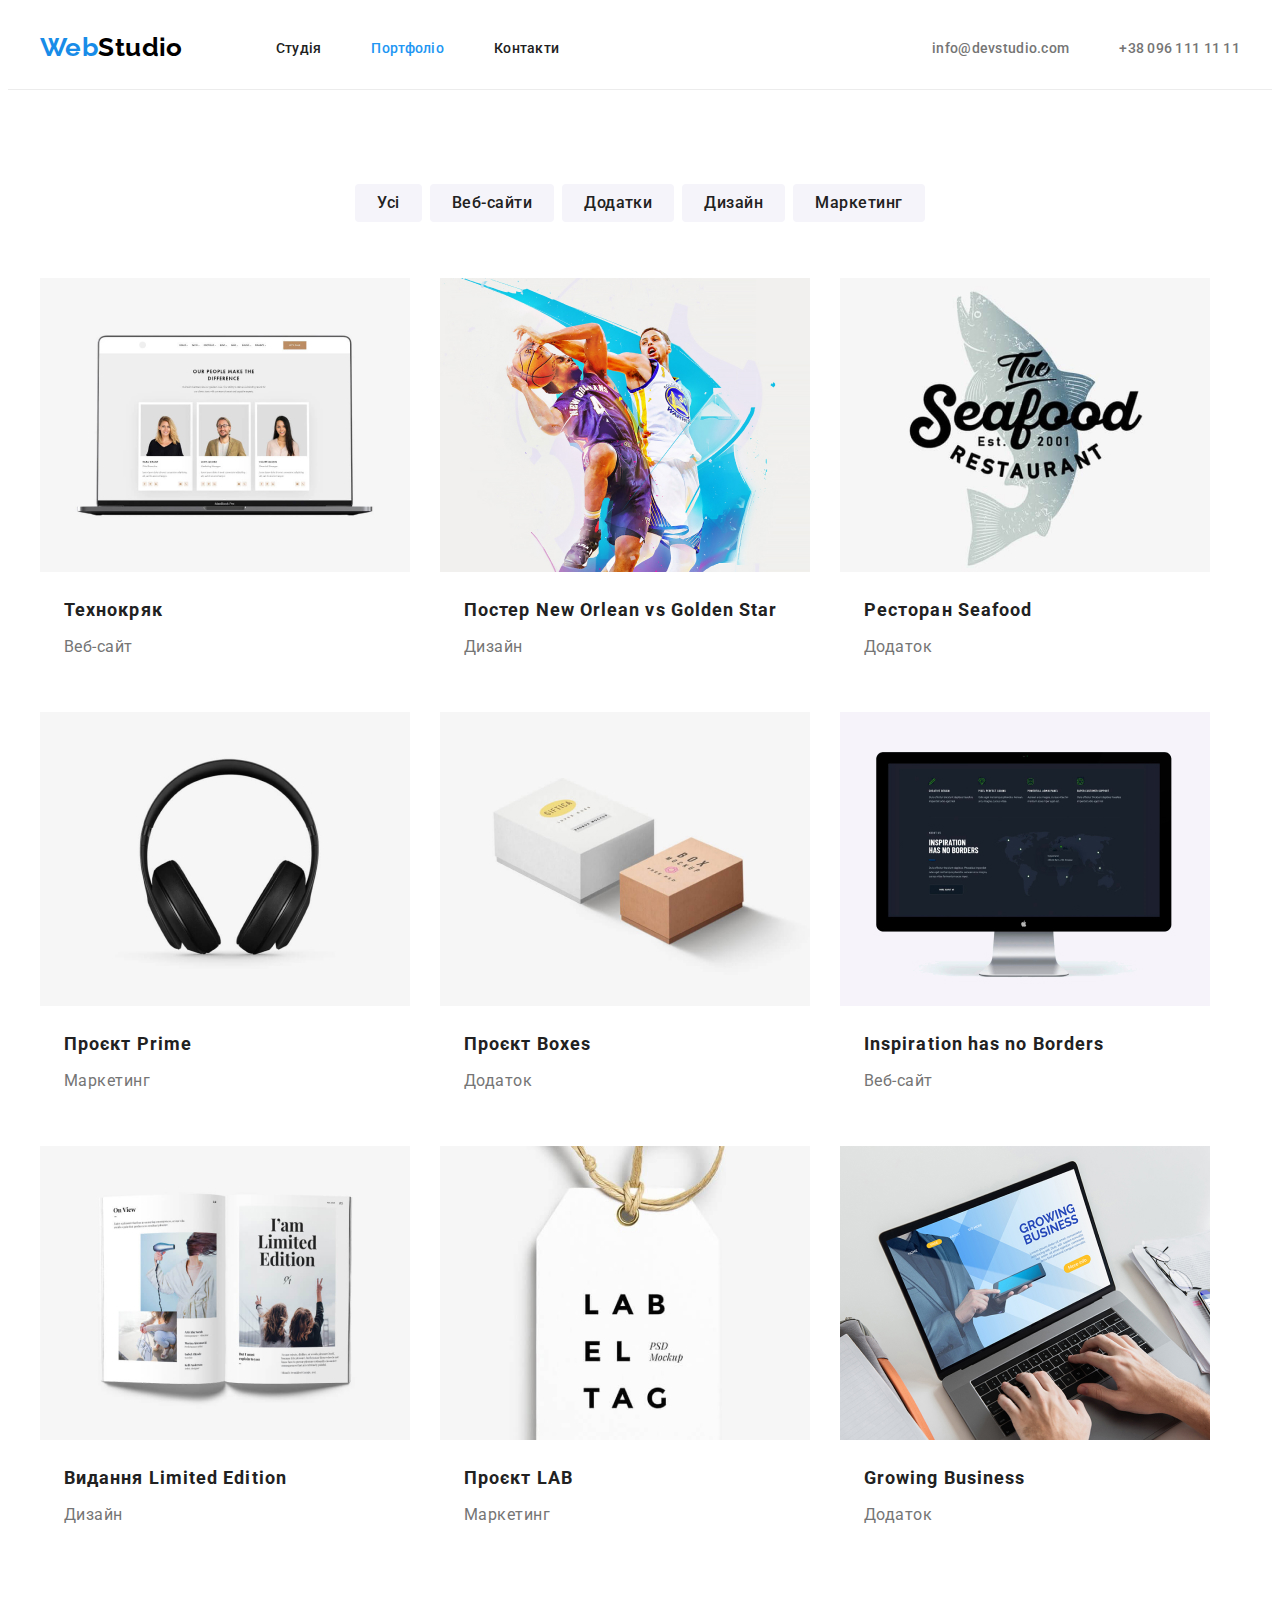
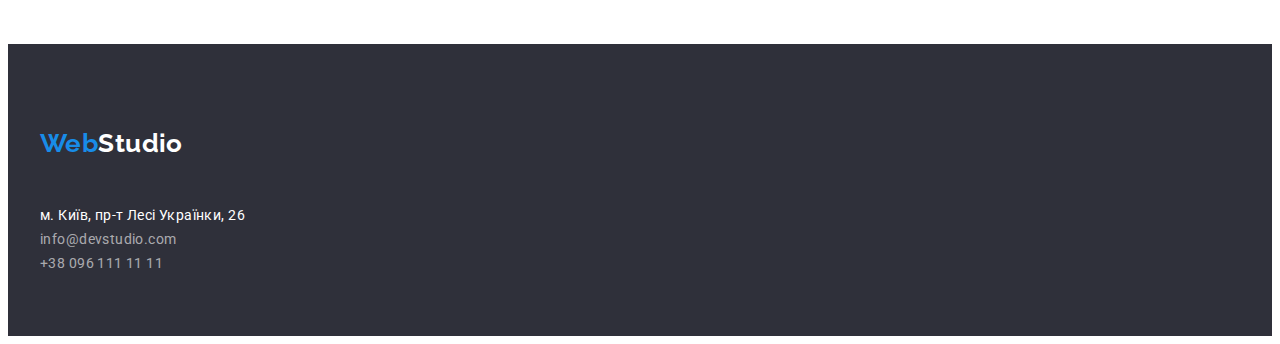
==== commit bc17203c: "виправлення" ====
--- a/portfolio.html
+++ b/portfolio.html
@@ -25,39 +25,41 @@
                 <li class="header-list-item"><a href="#" class="header-link link">Контакти</a></li>
             </ul>
         </nav>
-        <div class="header-connect">
-            <ul class="header-contacts-list list">
+         <ul class="header-contacts-list list">
                 <li class="contacts-list-item"><a href="mailto:info@devstudio.com"
                         class="contacts-link link">info@devstudio.com</a>
                 </li>
                 <li class="contacts-list-item"><a href="tel:+380961111111" class="contacts-link link">+38 096 111 11
                         11</a></li>
             </ul>
-        </div>
     </div>
 </header>
     <main>
 <section class="section">
-    <div class="container"><h1 class="visually-hidden">Приклади робіт</h1>
+    <div class="container">
+        <h1 class="visually-hidden">Приклади робіт</h1>
     <ul class="catalog-list list">
         <li class="catalog-list-item"><button type="button" class="catalog-list-btn">Усі</button></li>
         <li class="catalog-list-item"><button type="button" class="catalog-list-btn">Веб-сайти</button></li>
         <li class="catalog-list-item"><button type="button" class="catalog-list-btn">Додатки</button></li>
         <li class="catalog-list-item"><button type="button" class="catalog-list-btn">Дизайн</button></li>
         <li class="catalog-list-item"><button type="button" class="catalog-list-btn">Маркетинг</button></li>
-    </ul></div>
-     <div class="container">
-          <ul class="project-list list link">
-            <li class="project-list-item"><a class="link" href=""><img src="./image/team.jpg" alt="троє людей на моніторі дівчина-хлопець-дівчина" width="370">
-            <div class="project-type">
-                <h2 class="project-title">Технокряк</h3>
-                <p class="project-after">Веб-сайт</p></a>  
-            </div>
+    </ul>
+    <ul class="project-list list link">
+            <li class="project-list-item"><a class="link" href=""><img src="./image/team.jpg"
+                        alt="троє людей на моніторі дівчина-хлопець-дівчина" width="370">
+                    <div class="project-type">
+                        <h2 class="project-title">Технокряк</h3>
+                            <p class="project-after">Веб-сайт</p>
+                </a>
+                </div>
             </li>
-            <li class="project-list-item"><a class="link" href=""><img src="./image/basketbolls.jpg" alt="двоє хлопців з м'ячем" width="370">
-                <div class="project-type">
-                    <h2 class="project-title">Постер New Orlean vs Golden Star</h3>
-                    <p class="project-after">Дизайн</p></a>
+            <li class="project-list-item"><a class="link" href=""><img src="./image/basketbolls.jpg" alt="двоє хлопців з м'ячем"
+                        width="370">
+                    <div class="project-type">
+                        <h2 class="project-title">Постер New Orlean vs Golden Star</h3>
+                            <p class="project-after">Дизайн</p>
+                </a>
                 </div>
             </li>
             <li class="project-list-item"><a class="link" href=""><img src="./image/restoran.jpg" alt="логотип ресторану на фоні акула" width="370">
--- a/css/styles.css
+++ b/css/styles.css
@@ -9,10 +9,14 @@
     --hero-button-hover: #188CE8;
 }
 .list {
-    list-style: none;}
+    list-style: none;
+padding-left: 0;
+margin: 0;
+}
 
 .link {
     text-decoration: none;
+    color: inherit;
 }
 p,
 h1,
@@ -31,20 +35,25 @@
 }
 
 button {
+    display: block;
     cursor: pointer;
+    bottom: none;
+    border-radius: 4px;
 }
 
 address {
     font-style: normal;
+    margin-top: 20px;
 }
 img {
     display: block;
+    min-width: 100%;
+    height: auto;
 }
 
 .container {
     width: 1200px;
-    padding-left: 15px;
-    padding-right: 15px;
+    padding: 0 15px;
     margin: 0 auto;
 }
 .section {
@@ -89,17 +98,21 @@
     border-bottom: solid 1px #ececec;
 }
 
+
+
+
 .header-list{
     display: flex;
     gap: 50px;
 }
-.header-contacts-list{
-    display: flex;}
+.header-contacts-list {
+    display: flex;
+    margin-left: auto;
+ }
 
 .header-container {
     display: flex;
     align-items: center;
-    justify-content: space-between;
 }
 
 .header-nav{display: flex;
@@ -126,15 +139,18 @@
 .header-list-item {
     padding-top: 32px;
     padding-bottom: 32px;
+    
+}
+/* .contacts-list-item {
+    padding-top: 32px;
+    padding-bottom: 32px;} */
+
+.contacts-list-item:not(:last-child) {
     margin-right: 50px;
 }
-.contacts-list-item{
-    padding-top: 32px;
-    padding-bottom: 32px;
-    margin-right: 50px;
-}
+
 .hero-title{
-    margin-bottom: 40px;
+    margin-bottom: 30px;
 }
 .hero-sec{
     display: flex;
@@ -161,13 +177,6 @@
     color: #2196F3;
 }
 
-.hero {
-    background-color: #2F303A;
-}
-.hero-adv{
-    padding-top: 94px;
-    padding-bottom: 94px;
-}
 .hero-title {
     font-weight: 900;
     font-size: 44px;
@@ -220,7 +229,9 @@
 }
 /*----------project-------  */
 
-.project {}
+.project {
+    padding-top: 0;
+}
     
 .project-sec {
     display: flex;
@@ -290,21 +301,21 @@
 
  .footer {
     background-color: #2F303A;
-    height: 252px
+    padding: 60px 0;
 }
       
  .footer-address {}
       
 .footer-list {}
       
-.footer-list-item {
+.footer-list-item not:(:last-child) {
     margin-bottom: 9px;
 }
 .footer-list-item: last-child {
     margin-bottom: 0px;
 }
  .logo-web{
-    margin-bottom: 20px;
+    
  }
 .footer-link {
      font-weight: 400;
@@ -347,6 +358,7 @@
     letter-spacing: 0.03em;
     text-align: center;
     background-color: #F5F4FA;
+    color: #212121;
     border-radius: 4px;
     border: none;
     cursor: pointer;
@@ -363,9 +375,10 @@
 .project-list{
     display: flex;
     flex-wrap: wrap;
+    gap: 30px;
 }
 .project-list-item {
-    width: calc((100%-60px)/3)
+    
 }
 
 
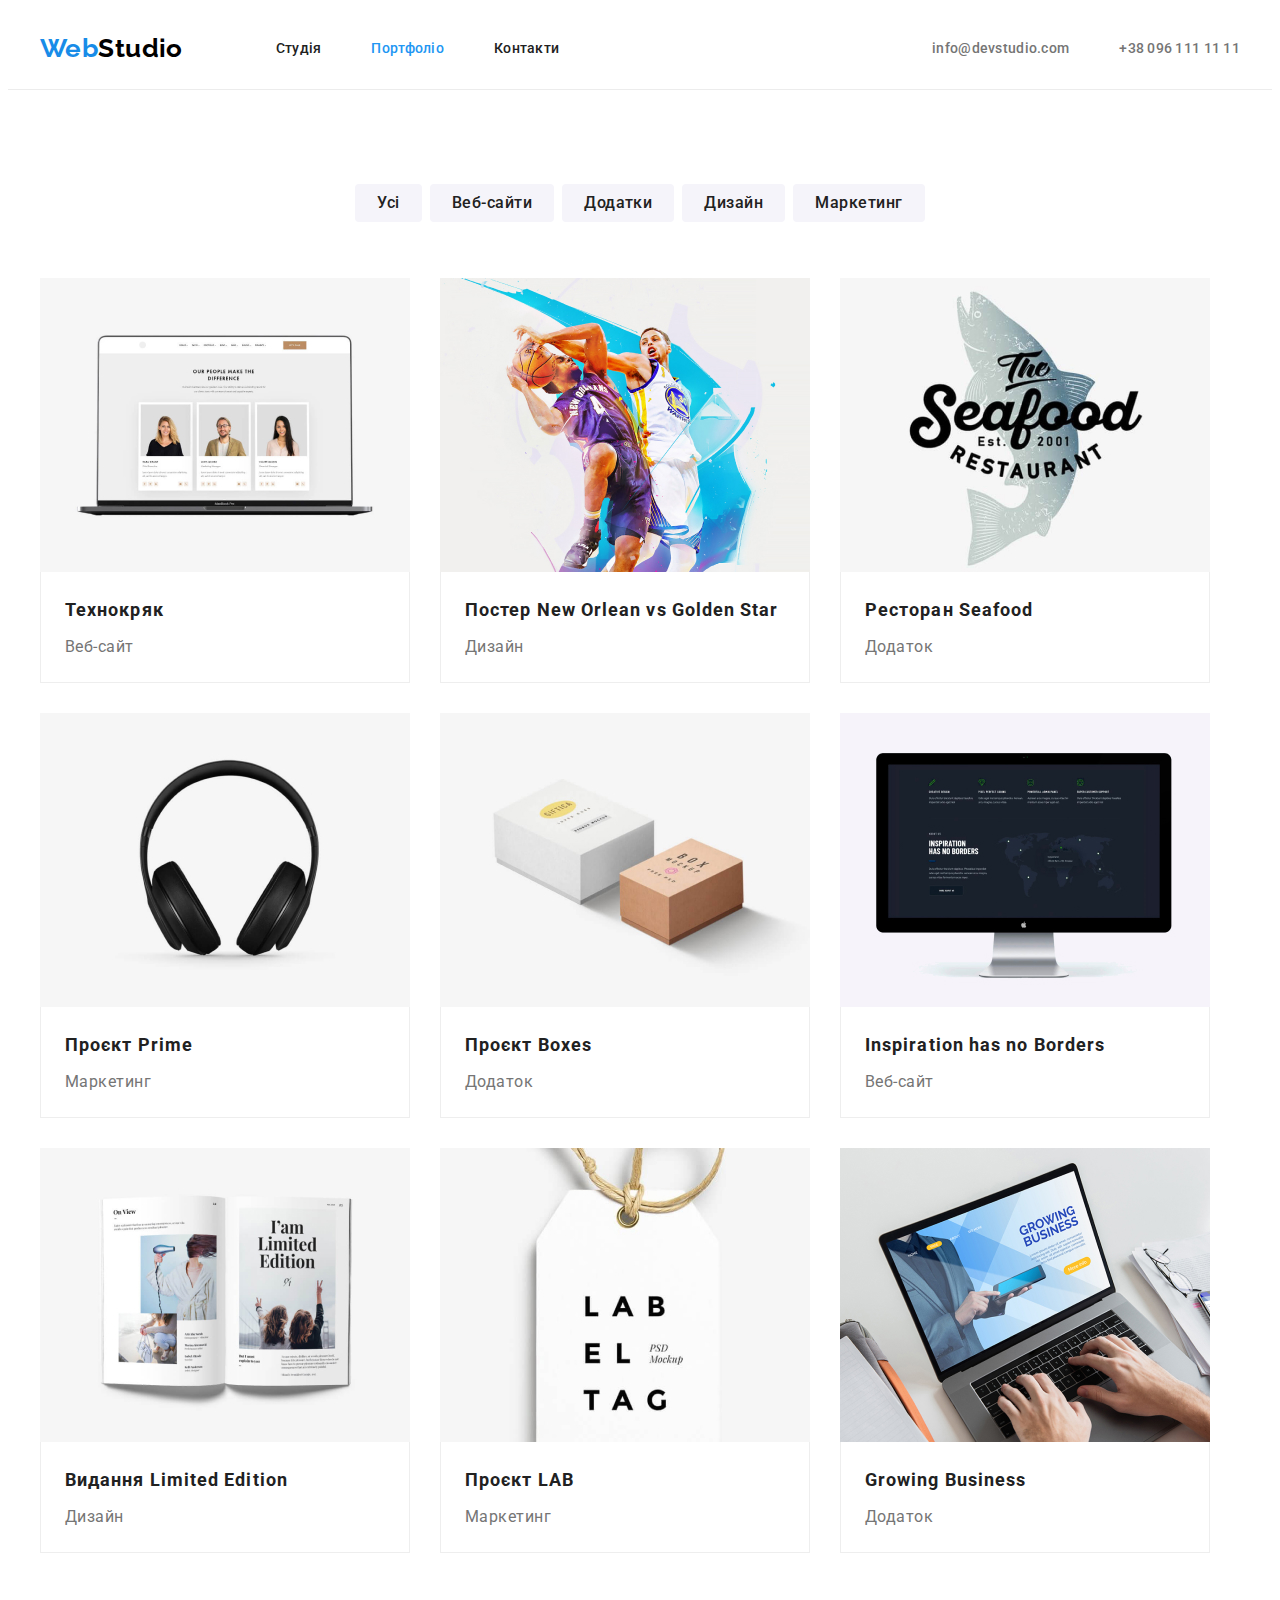
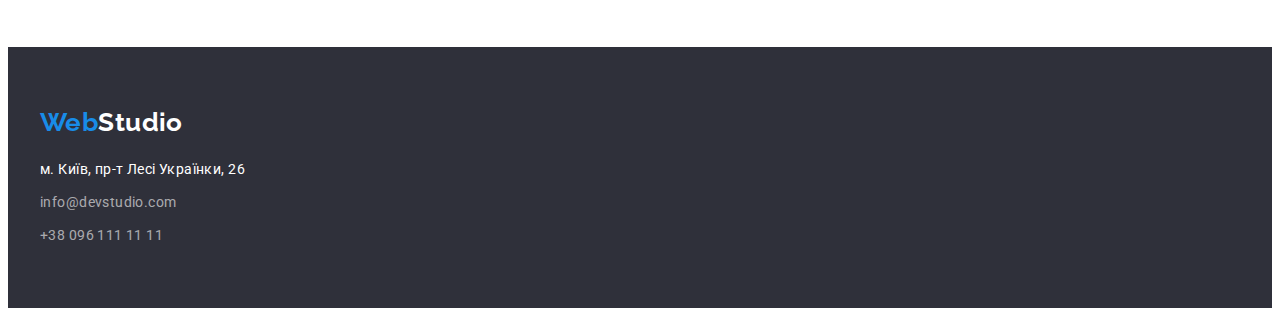
==== commit 35bb1dd8: "зміни" ====
--- a/portfolio.html
+++ b/portfolio.html
@@ -109,7 +109,7 @@
 </section>
     </main>
     <footer class="footer">
-        <div class="container"><a class="logo-web link" href="./index.html">Web<span
+        <div class="container"><a class="logo-web link footer-logo" href="./index.html">Web<span
                     class="logo-studio-white">Studio</span></a>
             <address class="footer-address-list">
                 <ul class="footer-list list">
--- a/css/styles.css
+++ b/css/styles.css
@@ -91,8 +91,6 @@
     display: inline-block;
     text-decoration: none;
     margin-right: 93px;
-    padding-top: 24px;
-    padding-bottom: 25px;
 }
 header {
     border-bottom: solid 1px #ececec;
@@ -308,10 +306,10 @@
       
 .footer-list {}
       
-.footer-list-item not:(:last-child) {
+.footer-list-item:not(:last-child) {
     margin-bottom: 9px;
 }
-.footer-list-item: last-child {
+.footer-list-item:last-child {
     margin-bottom: 0px;
 }
  .logo-web{
@@ -401,5 +399,15 @@
         padding-bottom: 20px;
         padding-left: 24px;
         padding-right: 24px;
-
-   }+        border: 1px solid #EEEEEE;
+        border-top: 0;
+   }
+   .footer-logo {
+    font-family: 'Raleway', 'sans-serif';
+    font-weight: 700;
+    font-size: 26px;
+    line-height: 1.2;
+    color: var(--hero-button-hover);
+    display: inline-block;
+    text-decoration: none;}
+    